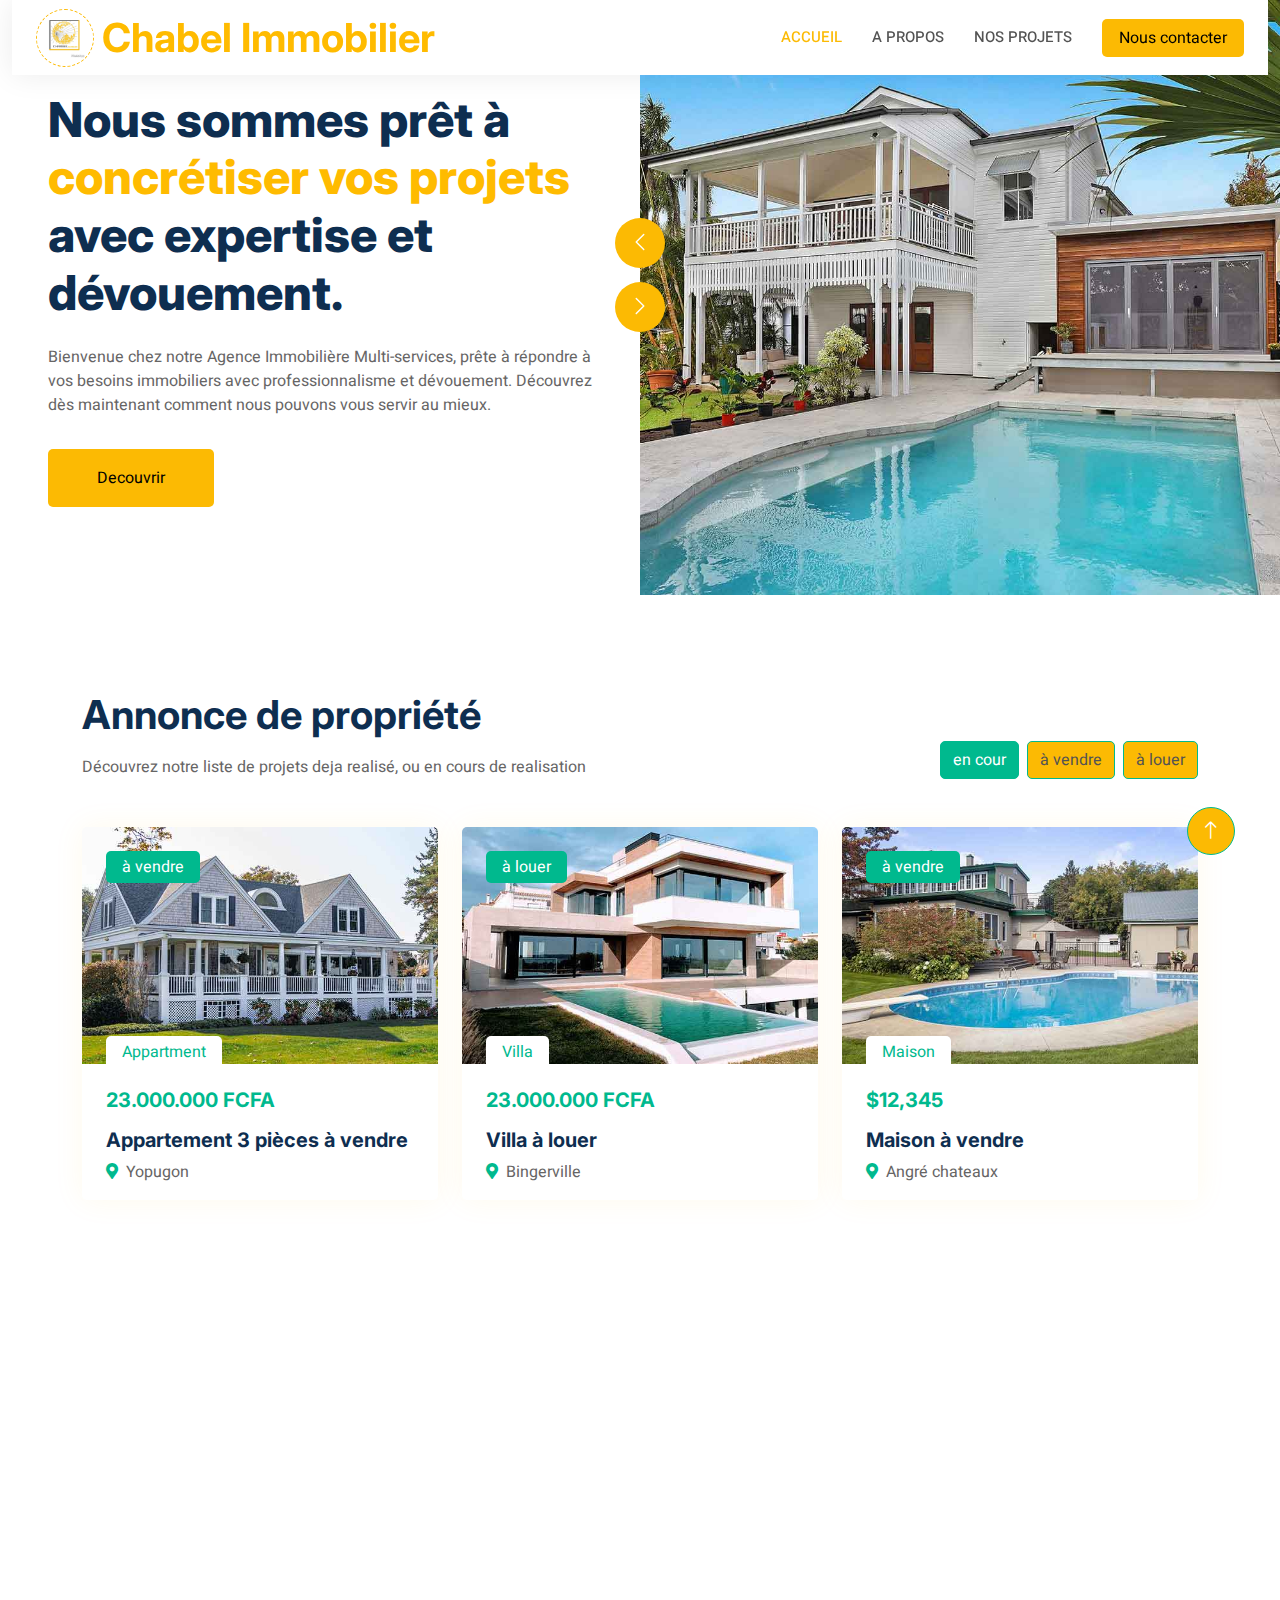
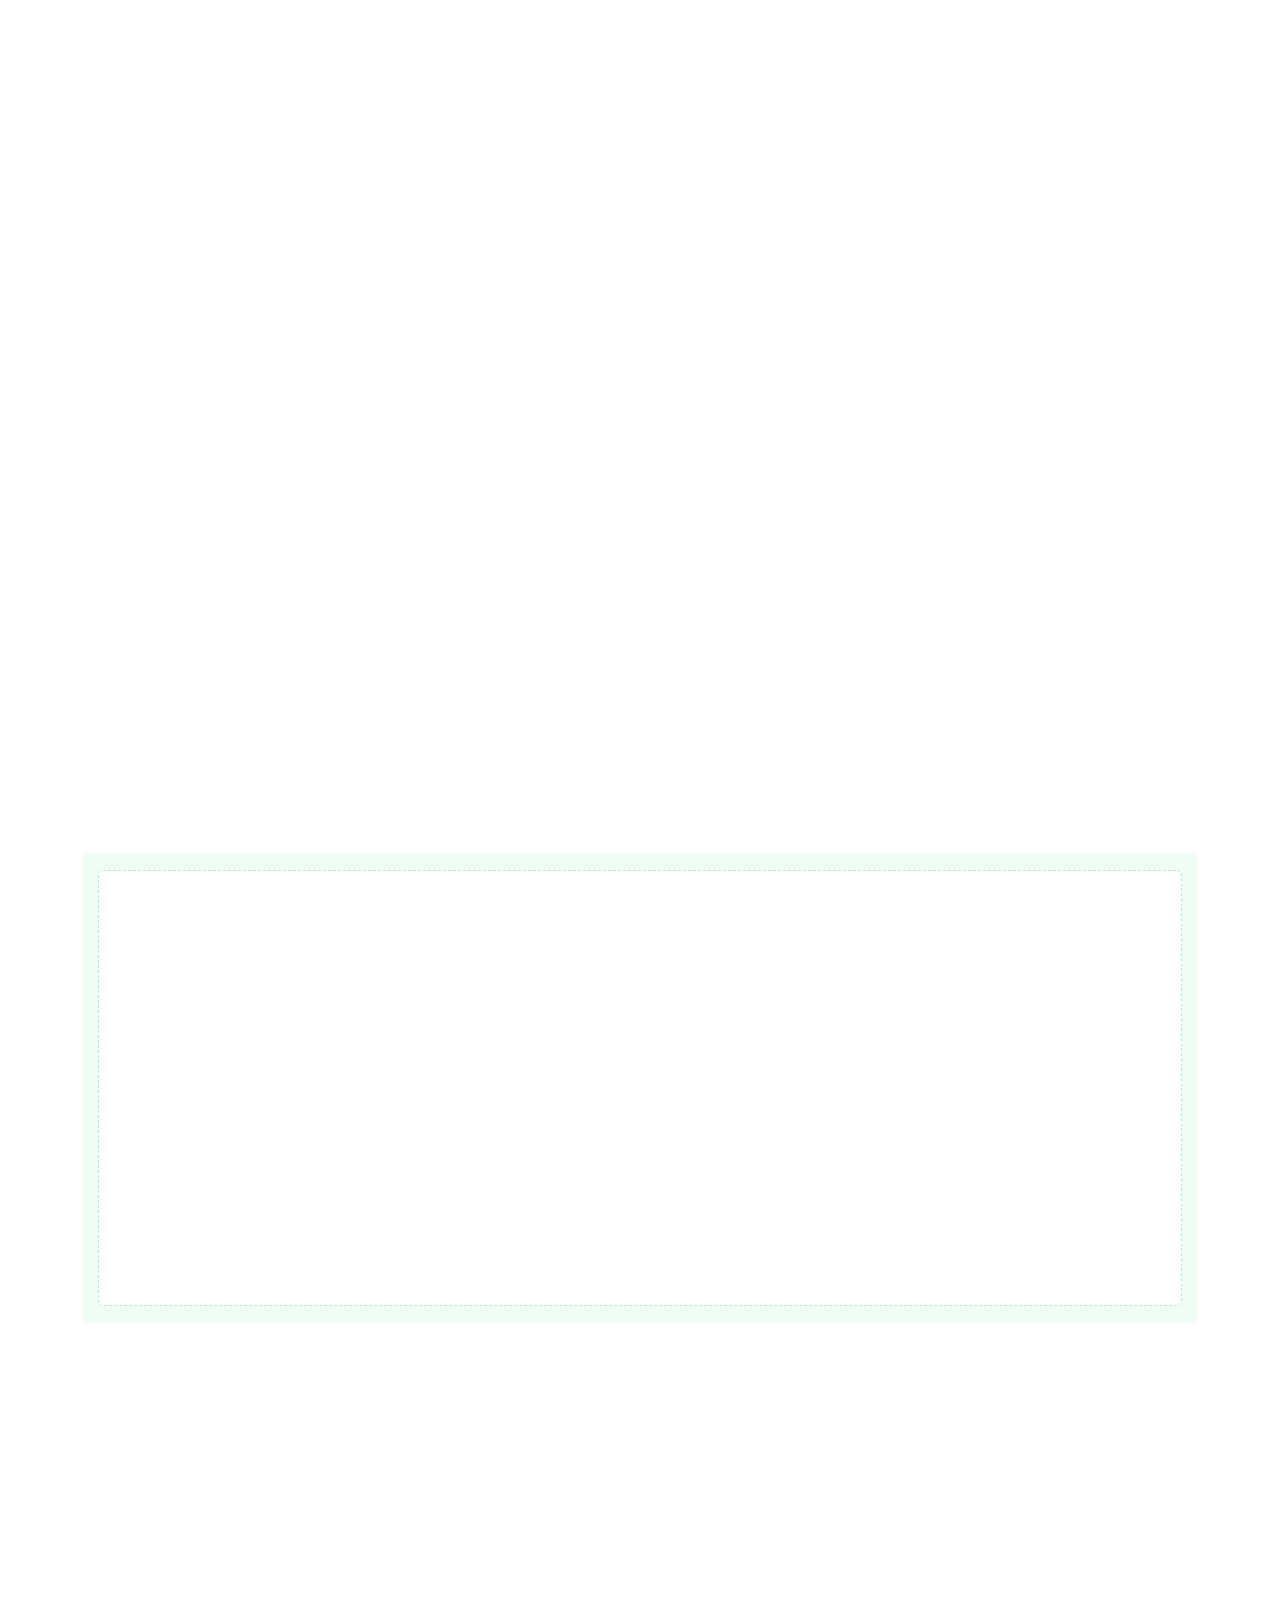
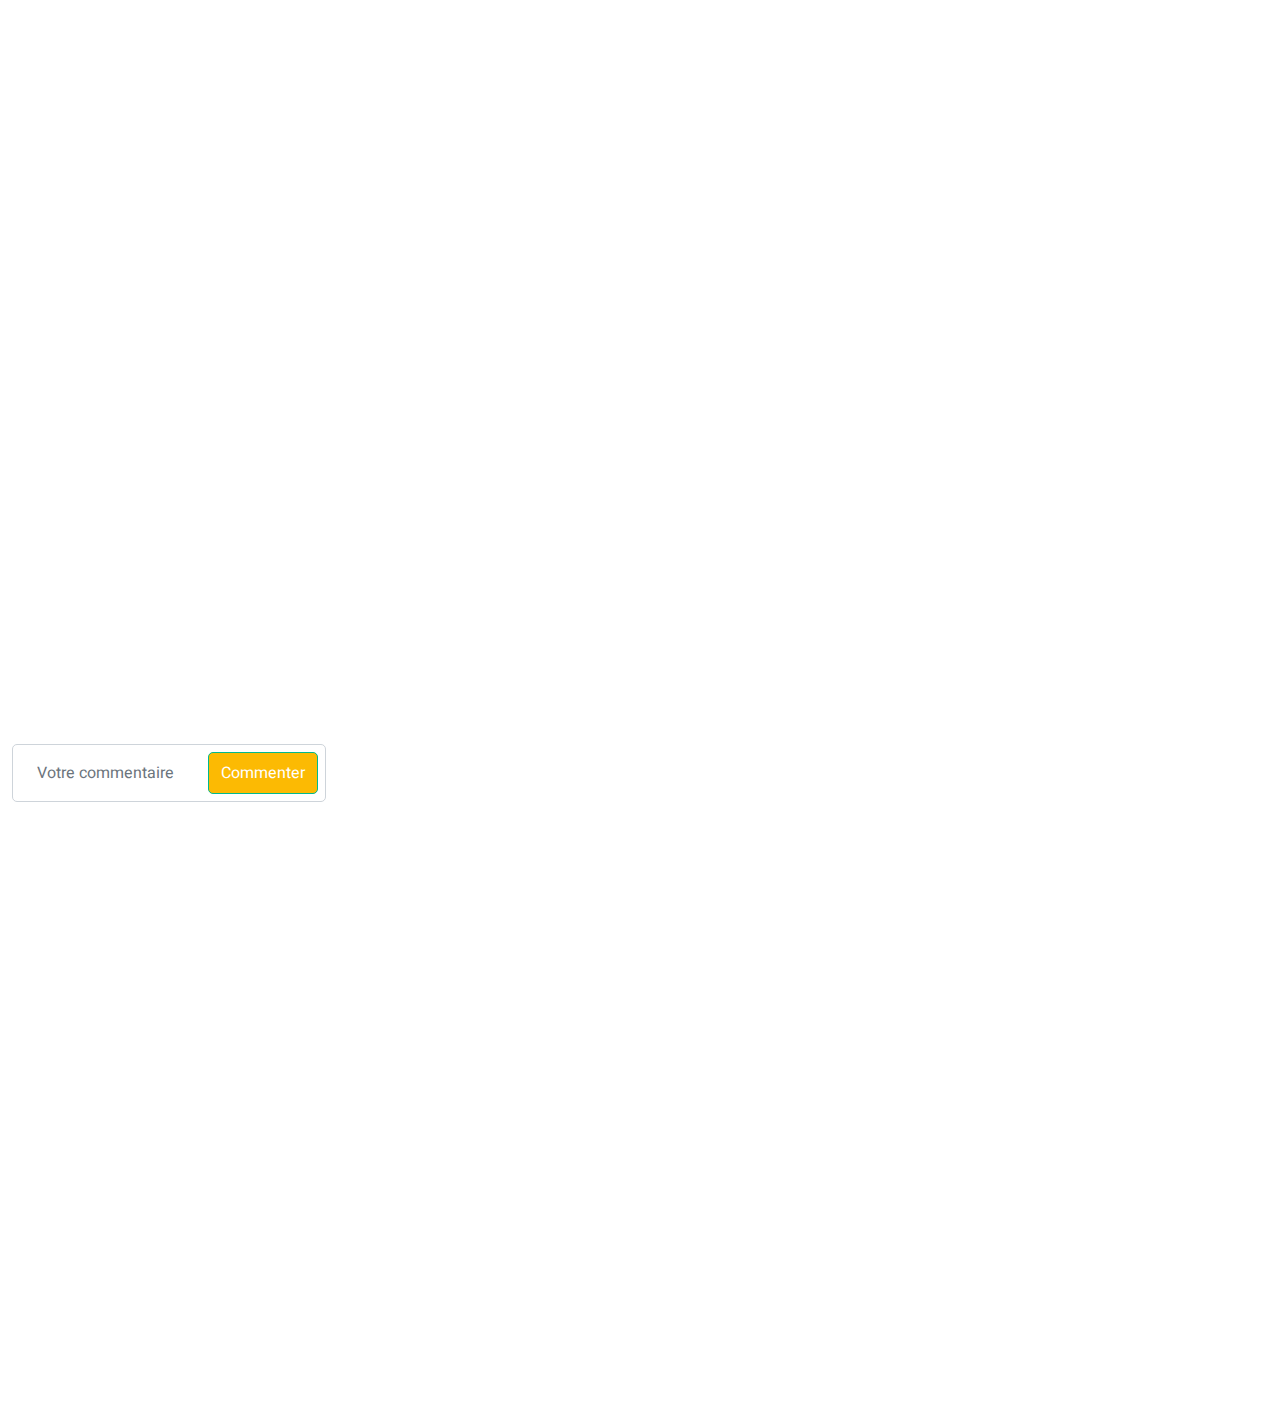
==== charbel-immobilier/index.html @ 9de03640 "Add files via upload" ====
<!DOCTYPE html>
<html lang="fr">

<head>
    <meta charset="utf-8">
    <title>Makaan - Real Estate HTML Template</title>
    <meta content="width=device-width, initial-scale=1.0" name="viewport">
    <meta content="" name="keywords">
    <meta content="" name="description">

    <link rel="shortcut icon" href="img/logoci.png" type='image/x-icon'>

    <!-- Favicon -->
    <link href="img/favicon.ico" rel="icon">

    <!-- Google Web Fonts -->
    <link rel="preconnect" href="https://fonts.googleapis.com">
    <link rel="preconnect" href="https://fonts.gstatic.com" crossorigin>
    <link href="https://fonts.googleapis.com/css2?family=Heebo:wght@400;500;600&family=Inter:wght@700;800&display=swap" rel="stylesheet">
    
    <!-- Icon Font Stylesheet -->
    <link href="https://cdnjs.cloudflare.com/ajax/libs/font-awesome/5.10.0/css/all.min.css" rel="stylesheet">
    <link href="https://cdn.jsdelivr.net/npm/bootstrap-icons@1.4.1/font/bootstrap-icons.css" rel="stylesheet">

    <!-- Libraries Stylesheet -->
    <link href="lib/animate/animate.min.css" rel="stylesheet">
    <link href="lib/owlcarousel/assets/owl.carousel.min.css" rel="stylesheet">

    <!-- Customized Bootstrap Stylesheet -->
    <link href="css/bootstrap.min.css" rel="stylesheet">

    <!-- Template Stylesheet -->
    <link href="css/style.css" rel="stylesheet">
</head>

<body>
    <div class="container-xxl bg-white p-0">
 

        <!-- Navbar Start -->
        <div class="container-fluid nav-bar bg-transparent">
            <nav class="navbar navbar-expand-lg bg-white navbar-light py-0 px-4">
                <a href="index.html" class="navbar-brand d-flex align-items-center text-center">
                    <div class="icon p-2 me-2">
                        <img class="img-fluid" src="img/logoci.png" alt="Icon" style="width: 40px; height: 40px;">
                    </div>
                    <h1 class="m-0" style="color: #ffbb00;">Chabel Immobilier</h1>
                </a>
                <button type="button" class="navbar-toggler" data-bs-toggle="collapse" data-bs-target="#navbarCollapse">
                    <span class="navbar-toggler-icon"></span>
                </button>
                <div class="collapse navbar-collapse" id="navbarCollapse">
                    <div class="navbar-nav ms-auto">
                        <a href="index.html" class="nav-item nav-link active">Accueil</a>
                        <a href="#apropos" class="nav-item nav-link">A Propos</a>
                        <a href="#nosprojets" class="nav-item nav-link">Nos Projets</a>
                    </div>
                    <a href="#contacts" class="btn px-3 d-lg-flex">Nous contacter</a>
                </div>
            </nav>
        </div>
        <!-- Navbar End -->


        <!-- Header Start -->
        <div class="container-fluid header bg-white p-0">
            <div class="row g-0 align-items-center flex-column-reverse flex-md-row">
                <div class="col-md-6 p-5 mt-lg-5">
                    <h1 class="display-5 animated fadeIn mb-4">Nous sommes prêt à<span style="color: #ffbb00;"> concrétiser vos projets </span>avec expertise et dévouement.</h1>
                    <p class="animated fadeIn mb-4 pb-2">Bienvenue chez notre Agence Immobilière Multi-services, prête à répondre à vos besoins immobiliers avec professionnalisme et dévouement. Découvrez dès maintenant comment nous pouvons vous servir au mieux.</p>
                    <a href="" class="btn py-3 px-5 me-3 animated fadeIn">Decouvrir</a>
                </div>
                <div class="col-md-6 animated fadeIn">
                    <div class="owl-carousel header-carousel">
                        <div class="owl-carousel-item">
                            <img class="img-fluid" src="img/carousel-1.jpg" alt="">
                        </div>
                        <div class="owl-carousel-item">
                            <img class="img-fluid" src="img/carousel-2.jpg" alt="">
                        </div>
                    </div>
                </div>
            </div>
        </div>
        <!-- Header End -->

        <!-- Search Start -->
        <div class="container-fluid mb-5 wow fadeIn" style="background-color: #ffbb00;" data-wow-delay="0.1s" style="padding: 35px;">
        </div>
        <!-- Search End -->

        <!-- Property List Start -->
        <div id="nosprojets" class="container-xxl py-5">
            <div class="container">
                <div class="row g-0 gx-5 align-items-end">
                    <div class="col-lg-6">
                        <div class="text-start mx-auto mb-5 wow slideInLeft" data-wow-delay="0.1s">
                            <h1 class="mb-3">Annonce de propriété</h1>
                            <p>Découvrez notre liste de projets deja realisé, ou en cours de realisation</p>
                        </div>
                    </div>
                    <div class="col-lg-6 text-start text-lg-end wow slideInRight" data-wow-delay="0.1s">
                        <ul class="nav nav-pills d-inline-flex justify-content-end mb-5">
                            <li class="nav-item me-2">
                                <a class="btn btn-outline-primary active" data-bs-toggle="pill" href="#tab-1">en cour</a>
                            </li>
                            <li class="nav-item me-2">
                                <a class="btn btn-outline-primary" data-bs-toggle="pill" href="#tab-2">à vendre</a>
                            </li>
                            <li class="nav-item me-0">
                                <a class="btn btn-outline-primary" data-bs-toggle="pill" href="#tab-3">à louer</a>
                            </li>
                        </ul>
                    </div>
                </div>
                <div class="tab-content">
                    <div id="tab-1" class="tab-pane fade show p-0 active">
                        <div class="row g-4">
                            <div class="col-lg-4 col-md-6 wow fadeInUp" data-wow-delay="0.1s">
                                <div class="property-item rounded overflow-hidden">
                                    <div class="position-relative overflow-hidden">
                                        <a href=""><img class="img-fluid" src="img/property-1.jpg" alt=""></a>
                                        <div class="bg-primary rounded text-white position-absolute start-0 top-0 m-4 py-1 px-3">à vendre</div>
                                        <div class="bg-white rounded-top text-primary position-absolute start-0 bottom-0 mx-4 pt-1 px-3">Appartment</div>
                                    </div>
                                    <div class="p-4 pb-0">
                                        <h5 class="text-primary mb-3">23.000.000 FCFA</h5>
                                        <a class="d-block h5 mb-2" href="">Appartement 3 pièces à vendre</a>
                                        <p><i class="fa fa-map-marker-alt text-primary me-2"></i>Yopugon</p>
                                    </div>
                                </div>
                            </div>
                            <div class="col-lg-4 col-md-6 wow fadeInUp" data-wow-delay="0.3s">
                                <div class="property-item rounded overflow-hidden">
                                    <div class="position-relative overflow-hidden">
                                        <a href=""><img class="img-fluid" src="img/property-2.jpg" alt=""></a>
                                        <div class="bg-primary rounded text-white position-absolute start-0 top-0 m-4 py-1 px-3">à louer</div>
                                        <div class="bg-white rounded-top text-primary position-absolute start-0 bottom-0 mx-4 pt-1 px-3">Villa</div>
                                    </div>
                                    <div class="p-4 pb-0">
                                        <h5 class="text-primary mb-3">23.000.000 FCFA</h5>
                                        <a class="d-block h5 mb-2" href="">Villa à louer</a>
                                        <p><i class="fa fa-map-marker-alt text-primary me-2"></i>Bingerville</p>
                                    </div>
                                </div>
                            </div>
                            <div class="col-lg-4 col-md-6 wow fadeInUp" data-wow-delay="0.5s">
                                <div class="property-item rounded overflow-hidden">
                                    <div class="position-relative overflow-hidden">
                                        <a href=""><img class="img-fluid" src="img/property-3.jpg" alt=""></a>
                                        <div class="bg-primary rounded text-white position-absolute start-0 top-0 m-4 py-1 px-3">à vendre</div>
                                        <div class="bg-white rounded-top text-primary position-absolute start-0 bottom-0 mx-4 pt-1 px-3">Maison</div>
                                    </div>
                                    <div class="p-4 pb-0">
                                        <h5 class="text-primary mb-3">$12,345</h5>
                                        <a class="d-block h5 mb-2" href="">Maison à vendre</a>
                                        <p><i class="fa fa-map-marker-alt text-primary me-2"></i>Angré chateaux</p>
                                    </div>
                                </div>
                            </div>
                            <div class="col-lg-4 col-md-6 wow fadeInUp" data-wow-delay="0.1s">
                                <div class="property-item rounded overflow-hidden">
                                    <div class="position-relative overflow-hidden">
                                        <a href=""><img class="img-fluid" src="img/property-4.jpg" alt=""></a>
                                        <div class="bg-primary rounded text-white position-absolute start-0 top-0 m-4 py-1 px-3">à vendre</div>
                                        <div class="bg-white rounded-top text-primary position-absolute start-0 bottom-0 mx-4 pt-1 px-3">terrain</div>
                                    </div>
                                    <div class="p-4 pb-0">
                                        <h5 class="text-primary mb-3">23.000.000FCFA</h5>
                                        <a class="d-block h5 mb-2" href="">Terrain à vendre</a>
                                        <p><i class="fa fa-map-marker-alt text-primary me-2"></i>Yamoussokro quartier millionaire</p>
                                    </div>
                                </div>
                            </div>
                            <div class="col-lg-4 col-md-6 wow fadeInUp" data-wow-delay="0.3s">
                                <div class="property-item rounded overflow-hidden">
                                    <div class="position-relative overflow-hidden">
                                        <a href=""><img class="img-fluid" src="img/property-5.jpg" alt=""></a>
                                        <div class="bg-primary rounded text-white position-absolute start-0 top-0 m-4 py-1 px-3">à vendre</div>
                                        <div class="bg-white rounded-top text-primary position-absolute start-0 bottom-0 mx-4 pt-1 px-3">Maison</div>
                                    </div>
                                    <div class="p-4 pb-0">
                                        <h5 class="text-primary mb-3">$40.000.000 FCFA</h5>
                                        <a class="d-block h5 mb-2" href="">Maison 5 pieces à vendre</a>
                                        <p><i class="fa fa-map-marker-alt text-primary me-2"></i>Grand-Bassam</p>
                                    </div>
                                </div>
                            </div>
                            <div class="col-lg-4 col-md-6 wow fadeInUp" data-wow-delay="0.5s">
                                <div class="property-item rounded overflow-hidden">
                                    <div class="position-relative overflow-hidden">
                                        <a href=""><img class="img-fluid" src="img/property-6.jpg" alt=""></a>
                                        <div class="bg-primary rounded text-white position-absolute start-0 top-0 m-4 py-1 px-3">à louer</div>
                                        <div class="bg-white rounded-top text-primary position-absolute start-0 bottom-0 mx-4 pt-1 px-3">Magasin</div>
                                    </div>
                                    <div class="p-4 pb-0">
                                        <h5 class="text-primary mb-3">450.000 FCFA</h5>
                                        <a class="d-block h5 mb-2" href="">Magasin à louer</a>
                                        <p><i class="fa fa-map-marker-alt text-primary me-2"></i>Adjamé Grand Marché</p>
                                    </div>
                                </div>
                            </div>
                            <div class="col-12 text-center wow fadeInUp" data-wow-delay="0.1s">
                                <a class="btn btn-primary py-3 px-5" href="">Voir Plus</a>
                            </div>
                        </div>
                    </div>
                </div>
            </div>
        </div>            

        <!-- About Start -->
        <div id="apropos" class="container-xxl py-5">
            <div class="container">
                <div class="row g-5 align-items-center">
                    <div class="col-lg-6 wow fadeIn" data-wow-delay="0.1s">
                        <div class="about-img position-relative overflow-hidden p-5 pe-0">
                            <img class="img-fluid w-100" src="img/about.jpg">
                        </div>
                    </div>
                    <div class="col-lg-6 wow fadeIn" data-wow-delay="0.5s">
                        <h1 class="mb-4">Votre agence ideal pour tous ce qu'il vous faut</h1>
                        <p>Chabel Immobilier est une entreprise spécialisée dans l'aménagement foncier, la promotion immobilière, la location, la vente, la réhabilitation et la construction dans le secteur du BTP. Notre équipe expérimentée offre des solutions innovantes et personnalisées, tout en s'engageant envers la qualité, l'intégrité et la transparence. Nous sommes là pour ac
                            compagner nos clients à chaque étape de leurs projets immobiliers, en mettant l'accent sur le professionnalisme et l'éthique.</p>
                    </div>
                </div>
            </div>
        </div>
        <!-- About End -->

        <!-- Call to Action Start -->
        <div id="contacts" class="container-xxl py-5">
            <div class="container">
                <div class="bg-light rounded p-3">
                    <div class="bg-white rounded p-4" style="border: 1px dashed rgba(0, 185, 142, .3)">
                        <div class="row g-5 align-items-center">
                            <div class="col-lg-6 wow fadeIn" data-wow-delay="0.1s">
                                <img class="img-fluid rounded w-100" src="img/call-to-action.jpg" alt="">
                            </div>
                            <div class="col-lg-6 wow fadeIn" data-wow-delay="0.5s">
                                <div class="mb-4">
                                    <h1 class="mb-3">Contactez-nous maitenant !</h1>
                                    <p>Notre équipe dynamique est disponible 24h/24 pour toutes informations dont vous avez besoins.</p>
                                </div>
                                <div><a href='mailto:charbelimmobilier2022@gmail.com' class="mb-2"><i class="fa fa-envelope me-3"></i>E-mail</a></div>
                                <div><a href="http://wa.me/+2250759986432" class="mb-2"><i class="fab fa-whatsapp me-3"></i>Whatsapp</a></div>
                                <div><a href="https://www.facebook.com/charbelimmobilier" class="mb-2"><i class="fab fa-facebook me-3"></i>Facebook</a></div>
                                <div><a href="tel:+2250759986432" class="mb-2"><i class="fa fa-phone-alt me-3"></i>0759986432</a></div>
                                <div><a href="tel:+2250565711877" class="mb-2"><i class="fa fa-phone-alt me-3"></i>0565711877</a></div>
                                <div><a href="tel:+2250565711877" class="mb-2"><i class="fa fa-phone-alt me-3"></i>2722280426</a></div>
                                <a class="btn btn-dark py-3 px-4" id="appointmentBtn"><i class="fa fa-calendar-alt me-2"></i>Prendre un rendez-vous</a>
                                <!--=============================================== appointment form ================================================= -->
                                <div id="appointmentForm" class="hidden">
                                    <form>
                                      <input type="text" id="nom" name="nom" placeholder="Nom et prénom" class="input-field"><br>
                                      <input type="text" id="prenom" name="prenom" placeholder="Prénom" class="input-field"><br>
                                      <input type="text" id="contact1" name="contact1" placeholder="Contact 1" class="input-field"><br>
                                      <input type="text" id="contact2" name="contact2" placeholder="Contact 2" class="input-field"><br>
                                      <label for="date">Choisissez la date</label>
                                      <input type="date" id="date" name="date" class="input-field" placeholder="choisir la date"><br><br>
                                      <input type="submit" value="Envoyer" class="submit-btn">
                                    </form>
                                </div>
                                  
                            </div>
                        </div>
                    </div>
                </div>
            </div>
        </div>
        <!-- Call to Action End -->


        <!-- Team Start -->
        <div class="container-xxl py-5">
            <div class="container">
                <div class="text-center mx-auto mb-5 wow fadeInUp" data-wow-delay="0.1s" style="max-width: 600px;">
                    <h1 class="mb-3">Notre Equipe</h1>
                </div>
                <div class="row g-4">
                    <div class="col-lg-3 col-md-6 wow fadeInUp" data-wow-delay="0.1s">
                        <div class="team-item rounded overflow-hidden">
                            <div class="position-relative">
                                <img class="img-fluid" src="img/team-1.jpg" alt="">
                                <div class="position-absolute start-50 top-100 translate-middle d-flex align-items-center">
                                    <a class="btn btn-square mx-1" href=""><i class="fab fa-facebook-f"></i></a>
                                    <a class="btn btn-square mx-1" href=""><i class="fab fa-whatsapp"></i></a>
                                </div>
                            </div>
                            <div class="text-center p-4 mt-3">
                                <h5 class="fw-bold mb-0">Anna Kouadio</h5>
                                <small>Service Marketing</small>
                            </div>
                        </div>
                    </div>
                    <div class="col-lg-3 col-md-6 wow fadeInUp" data-wow-delay="0.3s">
                        <div class="team-item rounded overflow-hidden">
                            <div class="position-relative">
                                <img class="img-fluid" src="img/team-2.jpg" alt="">
                                <div class="position-absolute start-50 top-100 translate-middle d-flex align-items-center">
                                    <a class="btn btn-square mx-1" href=""><i class="fab fa-facebook-f"></i></a>
                                    <a class="btn btn-square mx-1" href=""><i class="fab fa-whatsapp"></i></a>
                                </div>
                            </div>
                            <div class="text-center p-4 mt-3">
                                <h5 class="fw-bold mb-0">Charbel Tape</h5>
                                <small>Directeur Général</small>
                            </div>
                        </div>
                    </div>
                    <div class="col-lg-3 col-md-6 wow fadeInUp" data-wow-delay="0.5s">
                        <div class="team-item rounded overflow-hidden">
                            <div class="position-relative">
                                <img class="img-fluid" src="img/team-3.jpg" alt="">
                                <div class="position-absolute start-50 top-100 translate-middle d-flex align-items-center">
                                    <a class="btn btn-square mx-1" href=""><i class="fab fa-facebook-f"></i></a>
                                    <a class="btn btn-square mx-1" href=""><i class="fab fa-whatsapp"></i></a>
                                </div>
                            </div>
                            <div class="text-center p-4 mt-3">
                                <h5 class="fw-bold mb-0">Clriss Groguhé</h5>
                                <small>Chargé de communication</small>
                            </div>
                        </div>
                    </div>
                    <div class="col-lg-3 col-md-6 wow fadeInUp" data-wow-delay="0.7s">
                        <div class="team-item rounded overflow-hidden">
                            <div class="position-relative">
                                <img class="img-fluid" src="img/team-4.jpg" alt="">
                                <div class="position-absolute start-50 top-100 translate-middle d-flex align-items-center">
                                    <a class="btn btn-square mx-1" href=""><i class="fab fa-facebook-f"></i></a>
                                    <a class="btn btn-square mx-1" href=""><i class="fab fa-whatsapp"></i></a>
                                </div>
                            </div>
                            <div class="text-center p-4 mt-3">
                                <h5 class="fw-bold mb-0">Sebastient Haller</h5>
                                <small>Directeur commercial</small>
                            </div>
                        </div>
                    </div>
                </div>
            </div>
        </div>
        <!-- Team End -->


        <!-- Testimonial Start -->
        <div class="container-xxl py-5">
            <div class="container">
                <div class="text-center mx-auto mb-5 wow fadeInUp" data-wow-delay="0.1s" style="max-width: 600px;">
                    <h1 class="mb-3">Commetaires des clients</h1>
                </div>
                <div class="owl-carousel testimonial-carousel wow fadeInUp" data-wow-delay="0.1s">
                    <div class="testimonial-item bg-light rounded p-3">
                        <div class="bg-white border rounded p-4">
                            <p>Tempor stet labore dolor clita stet diam amet ipsum dolor duo ipsum rebum stet dolor amet diam stet. Est stet ea lorem amet est kasd kasd erat eos</p>
                            <div class="d-flex align-items-center">
                                <img class="img-fluid flex-shrink-0 rounded" src="img/testimonial-1.jpg" style="width: 45px; height: 45px;">
                                <div class="ps-3">
                                    <h6 class="fw-bold mb-1">Kouadio Albert</h6>
                                    <small>Profession</small>
                                </div>
                            </div>
                        </div>
                    </div>
                    <div class="testimonial-item bg-light rounded p-3">
                        <div class="bg-white border rounded p-4">
                            <p>Tempor stet labore dolor clita stet diam amet ipsum dolor duo ipsum rebum stet dolor amet diam stet. Est stet ea lorem amet est kasd kasd erat eos</p>
                            <div class="d-flex align-items-center">
                                <img class="img-fluid flex-shrink-0 rounded" src="img/testimonial-2.jpg" style="width: 45px; height: 45px;">
                                <div class="ps-3">
                                    <h6 class="fw-bold mb-1">Jean marie luiz</h6>
                                    <small>Profession</small>
                                </div>
                            </div>
                        </div>
                    </div>
                    <div class="testimonial-item bg-light rounded p-3">
                        <div class="bg-white border rounded p-4">
                            <p>t diam stet. Est stet ea lorem amet est kasd kasd erat eos</p>
                            <div class="d-flex align-items-center">
                                <img class="img-fluid flex-shrink-0 rounded" src="img/testimonial-3.jpg" style="width: 45px; height: 45px;">
                                <div class="ps-3">
                                    <h6 class="fw-bold mb-1">Konan Alphonse</h6>
                                    <small>Profession</small>
                                </div>
                            </div>
                        </div>
                    </div>
                </div>
            </div>
            <div class="col-lg-3 col-md-6">
                <h5 class="text-white mb-4">Votre commentaire</h5>
                <div class="position-relative mx-auto" style="max-width: 400px;">
                    <input class="form-control bg-transparent w-100 py-3 ps-4 pe-5" type="text" placeholder="Votre commentaire">
                    <button type="button" class="btn btn-primary py-2 position-absolute top-0 end-0 mt-2 me-2">Commenter</button>
                </div>
            </div>
        </div>
        <!-- Testimonial End -->
        

        <!-- Footer Start -->
        <div class="container-fluid bg-dark text-white-50 footer pt-5 mt-5 wow fadeIn" data-wow-delay="0.1s">
            <div class="container py-5">
                <div class="row g-5">
                    <div class="col-lg-3 col-md-6">
                        <h5 class="text-white mb-4">Nos Coordonées</h5>
                        <p class="mb-2"><i class="fa fa-map-marker-alt me-3"></i>Cocody angré carrefour Djorogobité 1</p>
                        <p class="mb-2"><i class="fa fa-phone-alt me-3"></i>+225 2722280426 - 0759986432</p>
                        <p class="mb-2"><i class="fa fa-envelope me-3"></i>charbelimmobilier2022@gmail.com</p>
                        <div class="d-flex pt-2">
                            <a class="btn btn-outline-light btn-social" href=""><i class="fab fa-whatsapp"></i></a>
                            <a class="btn btn-outline-light btn-social" href=""><i class="fab fa-facebook-f"></i></a>
                        </div>
                    </div>
                    <div class="col-lg-3 col-md-6">
                        <h5 class="text-white mb-4">Quick Links</h5>
                        <a class="btn btn-link text-white-50" href="">A propos</a>
                        <a class="btn btn-link text-white-50" href="">Nos projets</a>
                        <a class="btn btn-link text-white-50" href="">Nos Services</a>
                        <a class="btn btn-link text-white-50" href="">Contacts</a>
                    </div>
                    <div class="col-lg-3 col-md-6">
                        <h5 class="text-white mb-4">Galerie de Photo</h5>
                        <div class="row g-2 pt-2">
                            <div class="col-4">
                                <img class="img-fluid rounded bg-light p-1" src="img/property-1.jpg" alt="">
                            </div>
                            <div class="col-4">
                                <img class="img-fluid rounded bg-light p-1" src="img/property-2.jpg" alt="">
                            </div>
                            <div class="col-4">
                                <img class="img-fluid rounded bg-light p-1" src="img/property-3.jpg" alt="">
                            </div>
                            <div class="col-4">
                                <img class="img-fluid rounded bg-light p-1" src="img/property-4.jpg" alt="">
                            </div>
                            <div class="col-4">
                                <img class="img-fluid rounded bg-light p-1" src="img/property-5.jpg" alt="">
                            </div>
                            <div class="col-4">
                                <img class="img-fluid rounded bg-light p-1" src="img/property-6.jpg" alt="">
                            </div>
                        </div>
                    </div>
                </div>
            </div>
            <div class="container">
                <div class="copyright">
                    <div class="row">
                        <div class="col-md-6 text-center text-md-start mb-3 mb-md-0">
                            &copy; <a class="border-bottom" href="#">charbel immobilier</a>, Tout droit reservé. <br><br>
							

							Designed By <a class="border-bottom" href="">jmacréa</a>
                        </div>
                    </div>
                </div>
            </div>
        </div>
        <!-- Footer End -->


        <!-- Back to Top -->
        <a href="#" class="btn btn-lg btn-primary btn-lg-square back-to-top"><i class="bi bi-arrow-up"></i></a>
    </div>

    <!-- JavaScript Libraries -->
    <script src="https://code.jquery.com/jquery-3.4.1.min.js"></script>
    <script src="https://cdn.jsdelivr.net/npm/bootstrap@5.0.0/dist/js/bootstrap.bundle.min.js"></script>
    <script src="lib/wow/wow.min.js"></script>
    <script src="lib/easing/easing.min.js"></script>
    <script src="lib/waypoints/waypoints.min.js"></script>
    <script src="lib/owlcarousel/owl.carousel.min.js"></script>

    <!-- Template Javascript -->
    <script src="js/main.js"></script>
    
</body>

</html>
---- charbel-immobilier/css/style.css ----
/********** Template CSS **********/
:root {
    --primary: #fcba03;
    --secondary: #FF6922;
    --light: #EFFDF5;
    --dark: #535353;
}

.hidden {
    display: none;
  }

/*======================================== appointmentForm ============================================ */
#appointmentForm {
    background-color: #f9fbe7; /* Jaune pâle */
    padding: 20px;
    border-radius: 10px;
  }
  
  .input-field {
    width: 100%;
    margin-bottom: 10px;
    padding: 8px;
    border: 1px solid #c5e1a5; /* Vert clair */
    border-radius: 5px;
  }
  
  .submit-btn {
    background-color: #4caf50; /* Vert */
    color: white;
    padding: 10px 20px;
    border: none;
    border-radius: 5px;
    cursor: pointer;
  }
  
  .submit-btn:hover {
    background-color: #45a049; /* Vert foncé au survol */
  }
  

.back-to-top {
    position: fixed;
    display: none;
    right: 45px;
    bottom: 45px;
    z-index: 99;
}
body{
    background-color: #fff;
}
 

/*** Button ***/
.btn {
    color: black;
    background: #fcba03;
    transition: .5s;
}

.btn.btn-primary,
.btn.btn-secondary {
    color: #FFFFFF;
}

.btn-square {
    width: 38px;
    height: 38px;
}

.btn-sm-square {
    width: 32px;
    height: 32px;
}

.btn-lg-square {
    width: 48px;
    height: 48px;
}

.btn-square,
.btn-sm-square,
.btn-lg-square {
    padding: 0;
    display: flex;
    align-items: center;
    justify-content: center;
    font-weight: normal;
    border-radius: 50px;
}


/*** Navbar ***/
.nav-bar {
    position: relative;
    transition: .5s;
    z-index: 9999;
}

.nav-bar.sticky-top {
    position: sticky;
    padding: 0;
    z-index: 9999;
}

.navbar {
    box-shadow: 0 0 30px rgba(0, 0, 0, .08);
}

.navbar .dropdown-toggle::after {
    border: none;
    content: "\f107";
    font-family: "Font Awesome 5 Free";
    font-weight: 900;
    vertical-align: middle;
    margin-left: 5px;
    transition: .5s;
}

.navbar .dropdown-toggle[aria-expanded=true]::after {
    transform: rotate(-180deg);
}

.navbar-light .navbar-nav .nav-link {
    margin-right: 30px;
    padding: 25px 0;
    color: #FFFFFF;
    font-size: 15px;
    text-transform: uppercase;
    outline: none;
}

.navbar-light .navbar-nav .nav-link:hover,
.navbar-light .navbar-nav .nav-link.active {
    color: var(--primary);
}

@media (max-width: 991.98px) {
    .nav-bar {
        margin: 0;
        padding: 0;
    }

    h1{
        font-size: 20px;
    }

    .navbar-light .navbar-nav .nav-link  {
        margin-right: 0;
        padding: 10px 0;
    }

    .navbar-light .navbar-nav {
        border-top: 1px solid #EEEEEE;
    }
}

.navbar-light .navbar-brand {
    height: 75px;
}

.navbar-light .navbar-nav .nav-link {
    color: var(--dark);
    font-weight: 500;
}

@media (min-width: 992px) {
    .navbar .nav-item .dropdown-menu {
        display: block;
        top: 100%;
        margin-top: 0;
        transform: rotateX(-75deg);
        transform-origin: 0% 0%;
        opacity: 0;
        visibility: hidden;
        transition: .5s;
        
    }

    .navbar .nav-item:hover .dropdown-menu {
        transform: rotateX(0deg);
        visibility: visible;
        transition: .5s;
        opacity: 1;
    }
}


/*** Header ***/
@media (min-width: 992px) {
    .header {
        margin-top: -120px;
    }
}

.header-carousel .owl-nav {
    position: absolute;
    top: 50%;
    left: -25px;
    transform: translateY(-50%);
    display: flex;
    flex-direction: column;
}

.header-carousel .owl-nav .owl-prev,
.header-carousel .owl-nav .owl-next {
    margin: 7px 0;
    width: 50px;
    height: 50px;
    display: flex;
    align-items: center;
    justify-content: center;
    color: #FFFFFF;
    background: var(--primary);
    border-radius: 40px;
    font-size: 20px;
    transition: .5s;
}

.header-carousel .owl-nav .owl-prev:hover,
.header-carousel .owl-nav .owl-next:hover {
    background: var(--dark);
}

@media (max-width: 768px) {
    .header-carousel .owl-nav {
        left: 25px;
    }
}

.breadcrumb-item + .breadcrumb-item::before {
    color: #DDDDDD;
}


/*** Icon ***/
.icon {
    padding: 15px;
    display: inline-flex;
    align-items: center;
    justify-content: center;
    background: #FFFFFF !important;
    border-radius: 50px;
    border: 1px dashed var(--primary) !important;
}


/*** About ***/
.about-img img {
    position: relative;
    z-index: 2;
}

.about-img::before {
    position: absolute;
    content: "";
    top: 0;
    left: -50%;
    width: 100%;
    height: 100%;
    background: var(--primary);
    transform: skew(20deg);
    z-index: 1;
}


/*** Category ***/
.cat-item div {
    background: #FFFFFF;
    border: 1px dashed #fcba03;
    transition: .5s;
}

.cat-item:hover div {
    background: var(--primary);
    border-color: transparent;
}

.cat-item div * {
    transition: .5s;
}

.cat-item:hover div * {
    color: #FFFFFF !important;
}


/*** Property List ***/
.nav-pills .nav-item .btn {
    color: var(--dark);
}

.nav-pills .nav-item .btn:hover,
.nav-pills .nav-item .btn.active {
    color: #FFFFFF;
}

.property-item {
    box-shadow: 0 0 30px rgba(252, 186, 3, .08);
}

.property-item img {
    transition: .5s;
}

.property-item:hover img {
    transform: scale(1.1);
}

.property-item .border-top {
    border-top: 1px dashed#fcba03 !important;
}

.property-item .border-end {
    border-right: 1px dashed #fcba03 !important;
}


/*** Team ***/
.team-item {
    box-shadow: 0 0 30px rgba(0, 0, 0, .08);
    transition: .5s;
}

.team-item .btn {
    color: var(--primary);
    background: #FFFFFF;
    box-shadow: 0 0 30px rgba(0, 0, 0, .15);
}

.team-item .btn:hover {
    color: #FFFFFF;
    background: var(--primary);
}

.team-item:hover {
    border-color: var(--secondary) !important;
}

.team-item:hover .bg-primary {
    background: var(--secondary) !important;
}

.team-item:hover .bg-primary i {
    color: var(--secondary) !important;
}


/*** Testimonial ***/
.testimonial-carousel {
    padding-left: 1.5rem;
    padding-right: 1.5rem;
}

@media (min-width: 576px) {
    .testimonial-carousel {
        padding-left: 4rem;
        padding-right: 4rem;
    }
}

.testimonial-carousel .testimonial-item .border {
    border: 1px dashed rgba(252, 186, 3, .3) !important;
}

.testimonial-carousel .owl-nav {
    position: absolute;
    width: 100%;
    height: 40px;
    top: calc(50% - 20px);
    left: 0;
    display: flex;
    justify-content: space-between;
    z-index: 1;
}

.testimonial-carousel .owl-nav .owl-prev,
.testimonial-carousel .owl-nav .owl-next {
    position: relative;
    width: 40px;
    height: 40px;
    display: flex;
    align-items: center;
    justify-content: center;
    color: #FFFFFF;
    background: var(--primary);
    border-radius: 40px;
    font-size: 20px;
    transition: .5s;
}

.testimonial-carousel .owl-nav .owl-prev:hover,
.testimonial-carousel .owl-nav .owl-next:hover {
    background: var(--dark);
}


/*** Footer ***/
.footer .btn.btn-social {
    margin-right: 5px;
    width: 35px;
    height: 35px;
    display: flex;
    align-items: center;
    justify-content: center;
    color: var(--light);
    border: 1px solid rgba(255,255,255,0.5);
    border-radius: 35px;
    transition: .3s;
}

.footer .btn.btn-social:hover {
    color: var(--primary);
    border-color: var(--light);
}

.footer .btn.btn-link {
    display: block;
    margin-bottom: 5px;
    padding: 0;
    text-align: left;
    font-size: 15px;
    font-weight: normal;
    text-transform: capitalize;
    transition: .3s;
}

.footer .btn.btn-link::before {
    position: relative;
    content: "\f105";
    font-family: "Font Awesome 5 Free";
    font-weight: 900;
    margin-right: 10px;
}

.footer .btn.btn-link:hover {
    letter-spacing: 1px;
    box-shadow: none;
}

.footer .form-control {
    border-color: rgba(255,255,255,0.5);
}

.footer .copyright {
    padding: 25px 0;
    font-size: 15px;
    border-top: 1px solid rgba(256, 256, 256, .1);
}

.footer .copyright a {
    color: var(--light);
}

.footer .footer-menu a {
    margin-right: 15px;
    padding-right: 15px;
    border-right: 1px solid rgba(255, 255, 255, .1);
}

.footer .footer-menu a:last-child {
    margin-right: 0;
    padding-right: 0;
    border-right: none;
}
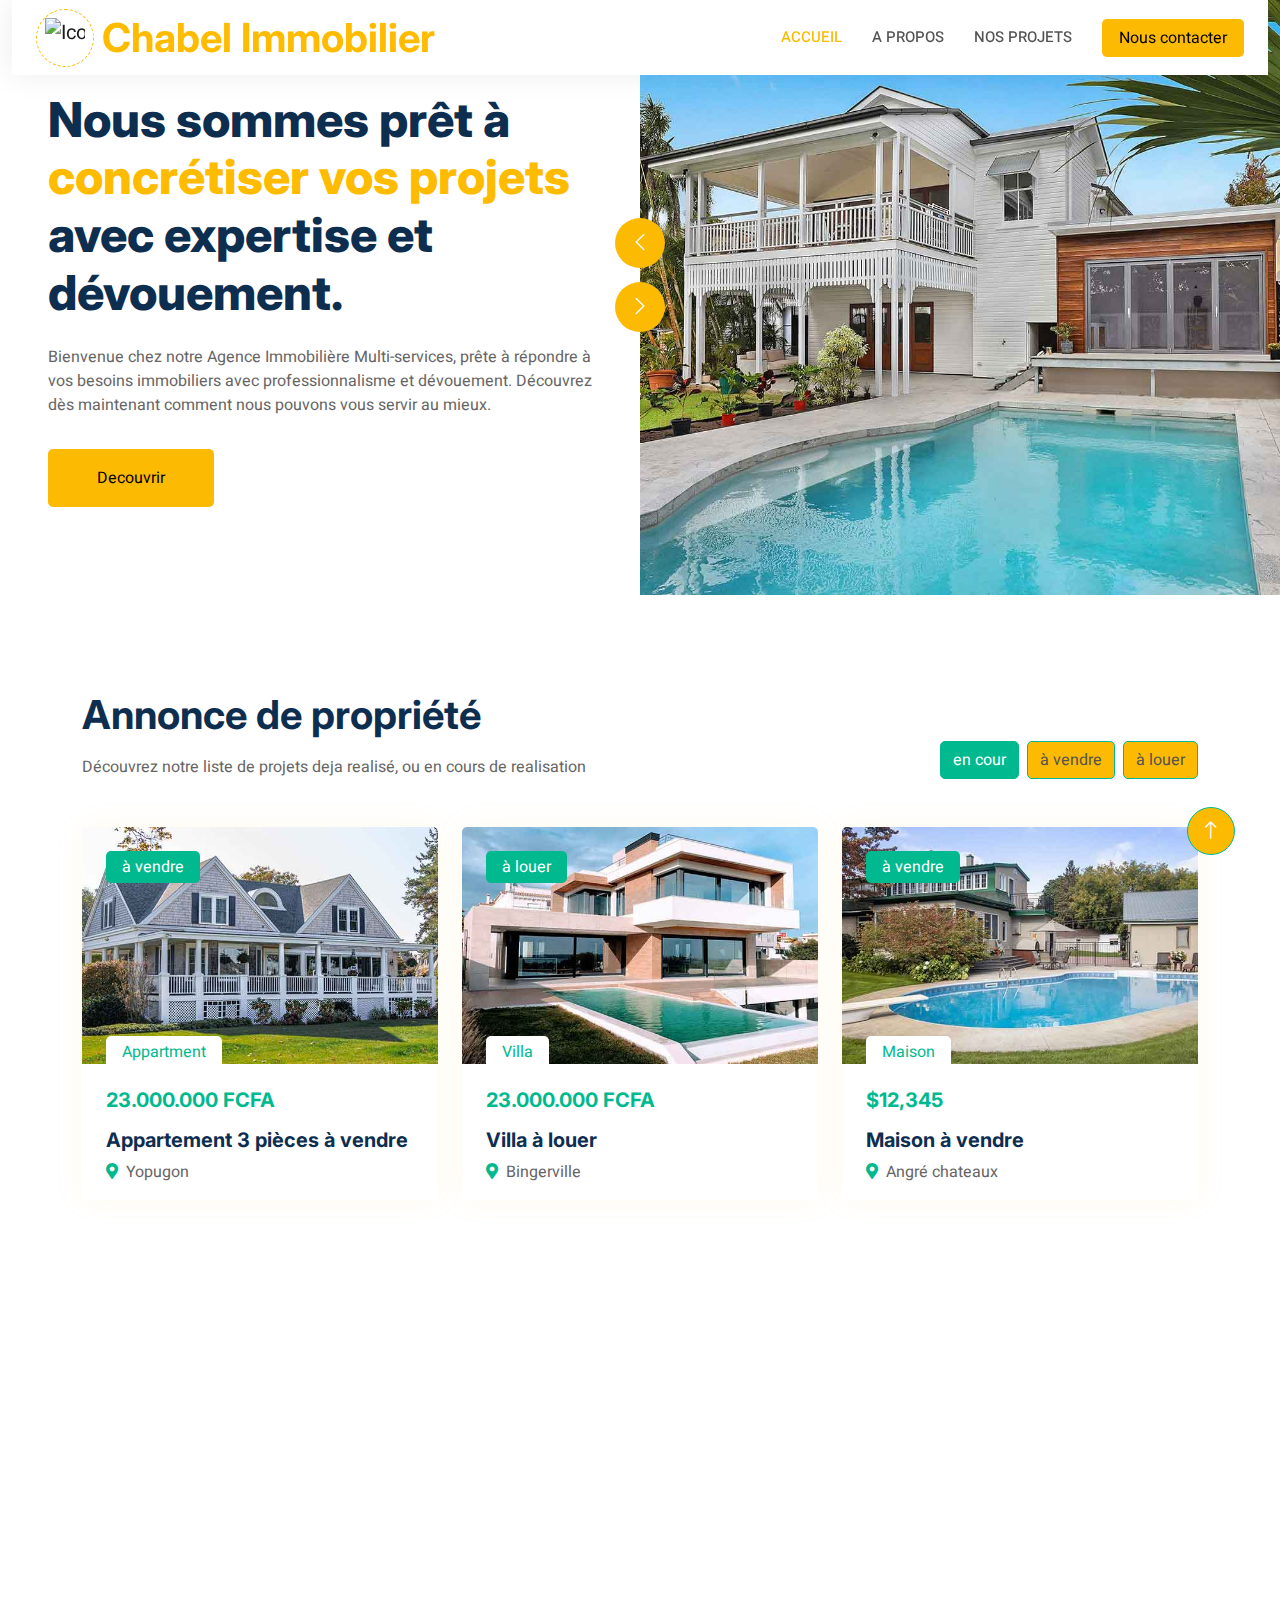
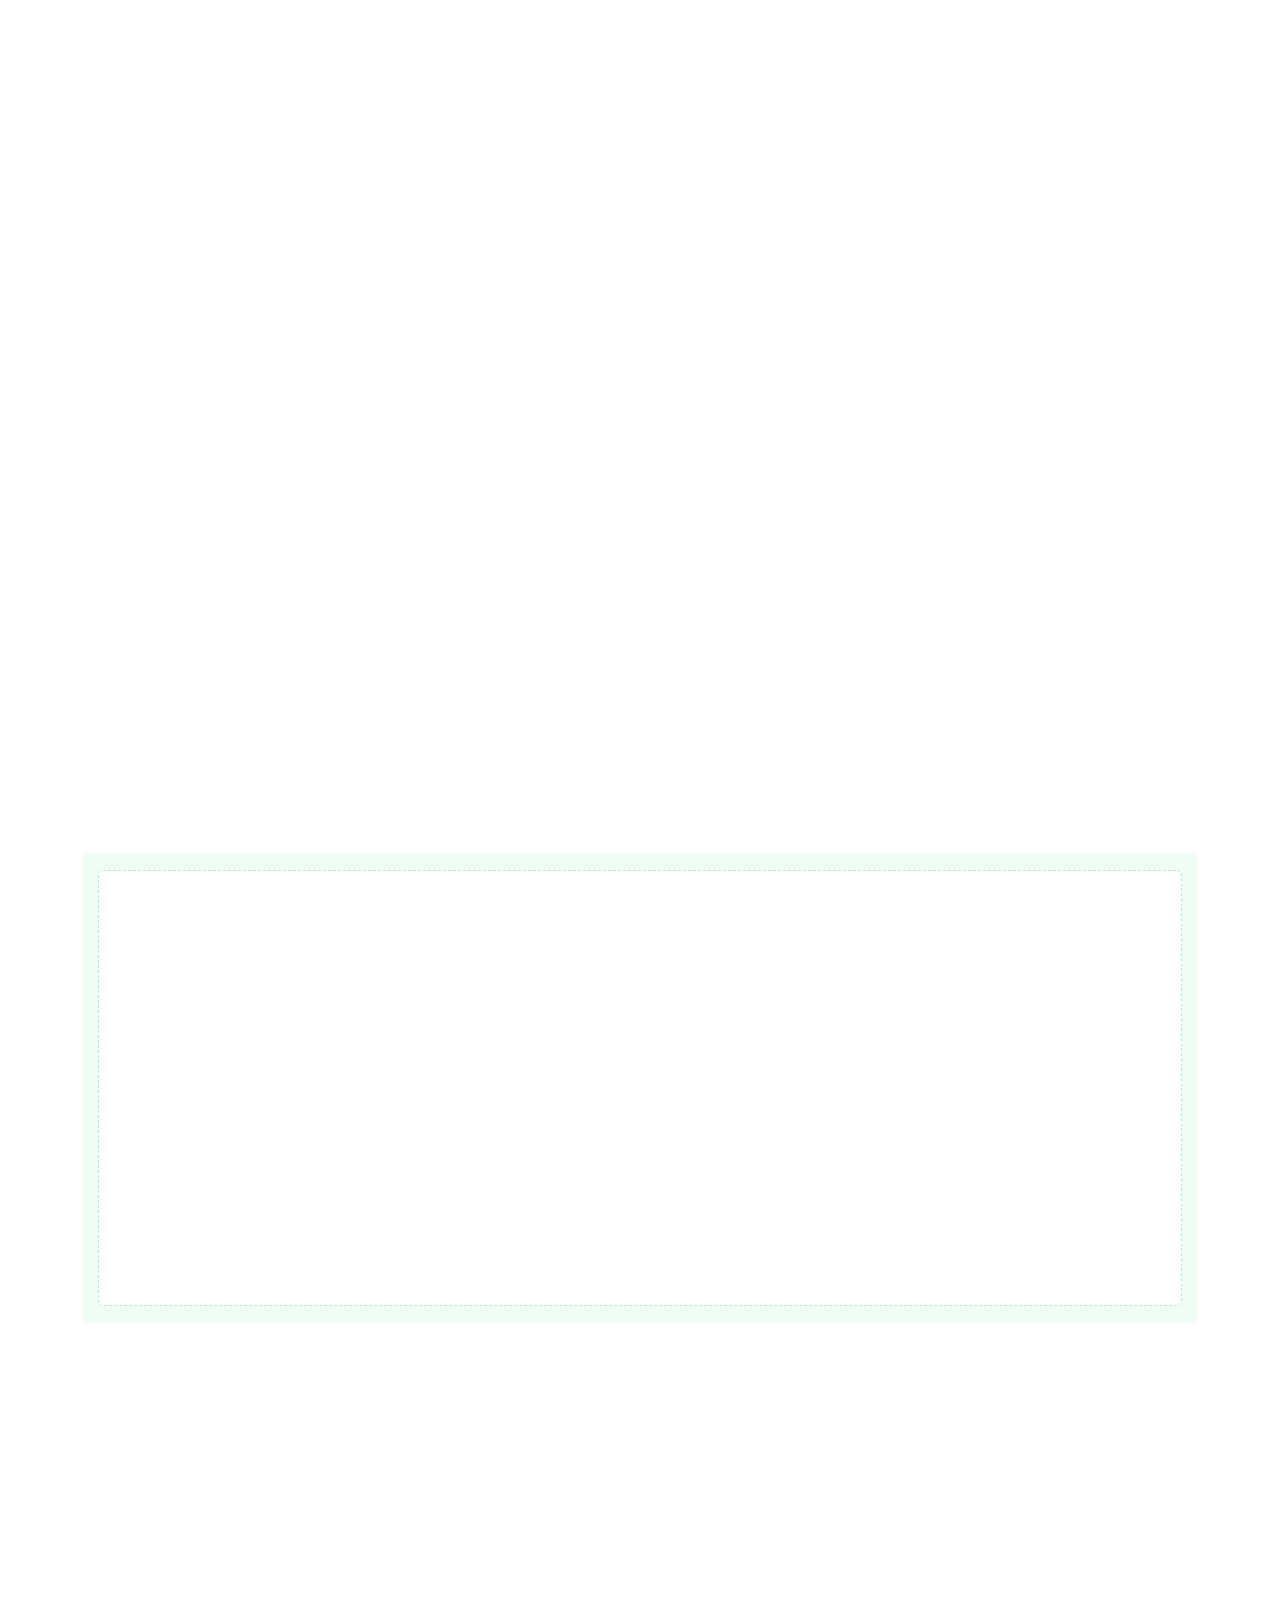
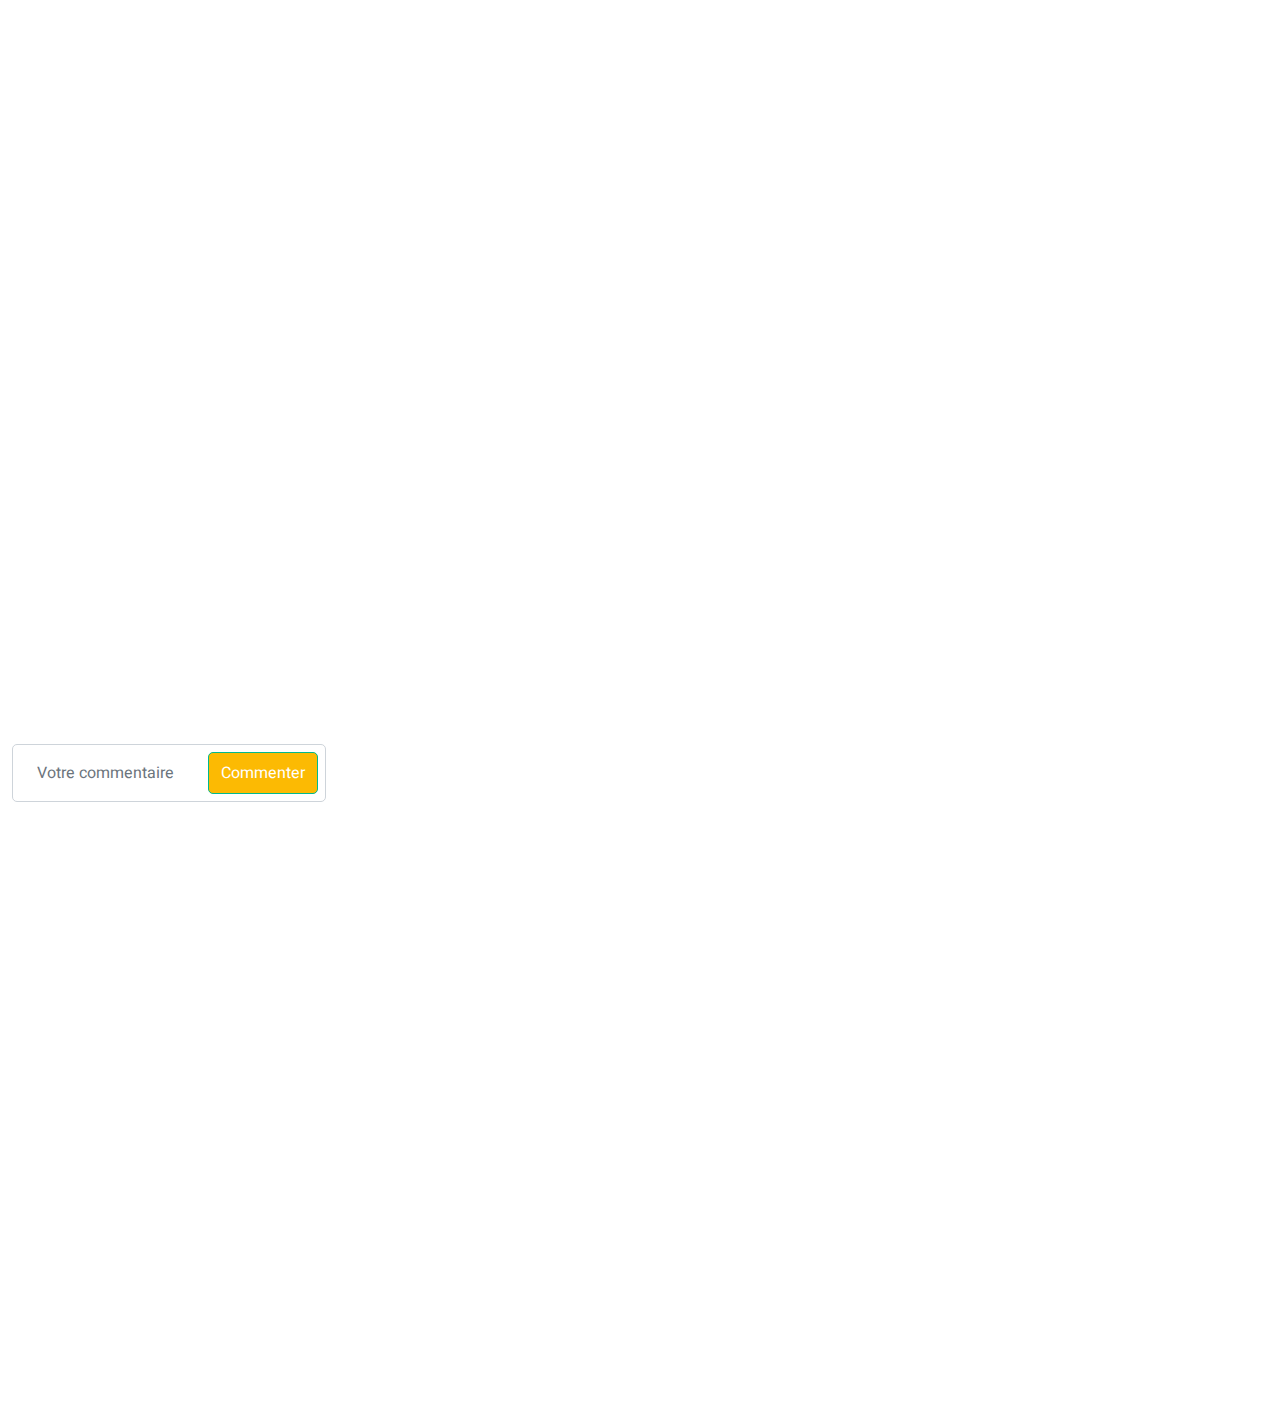
==== commit dfb14376: "Update index.html" ====
--- a/charbel-immobilier/index.html
+++ b/charbel-immobilier/index.html
@@ -3,7 +3,7 @@
 
 <head>
     <meta charset="utf-8">
-    <title>Makaan - Real Estate HTML Template</title>
+    <title>Charbel immobilier</title>
     <meta content="width=device-width, initial-scale=1.0" name="viewport">
     <meta content="" name="keywords">
     <meta content="" name="description">
@@ -68,7 +68,7 @@
                 <div class="col-md-6 p-5 mt-lg-5">
                     <h1 class="display-5 animated fadeIn mb-4">Nous sommes prêt à<span style="color: #ffbb00;"> concrétiser vos projets </span>avec expertise et dévouement.</h1>
                     <p class="animated fadeIn mb-4 pb-2">Bienvenue chez notre Agence Immobilière Multi-services, prête à répondre à vos besoins immobiliers avec professionnalisme et dévouement. Découvrez dès maintenant comment nous pouvons vous servir au mieux.</p>
-                    <a href="" class="btn py-3 px-5 me-3 animated fadeIn">Decouvrir</a>
+                    <a href="#nosprojets" class="btn py-3 px-5 me-3 animated fadeIn">Decouvrir</a>
                 </div>
                 <div class="col-md-6 animated fadeIn">
                     <div class="owl-carousel header-carousel">
@@ -389,7 +389,7 @@
                     </div>
                 </div>
             </div>
-            <div class="col-lg-3 col-md-6">
+            <div container class="col-lg-3 col-md-6">
                 <h5 class="text-white mb-4">Votre commentaire</h5>
                 <div class="position-relative mx-auto" style="max-width: 400px;">
                     <input class="form-control bg-transparent w-100 py-3 ps-4 pe-5" type="text" placeholder="Votre commentaire">
@@ -479,4 +479,4 @@
     
 </body>
 
-</html>+</html>
